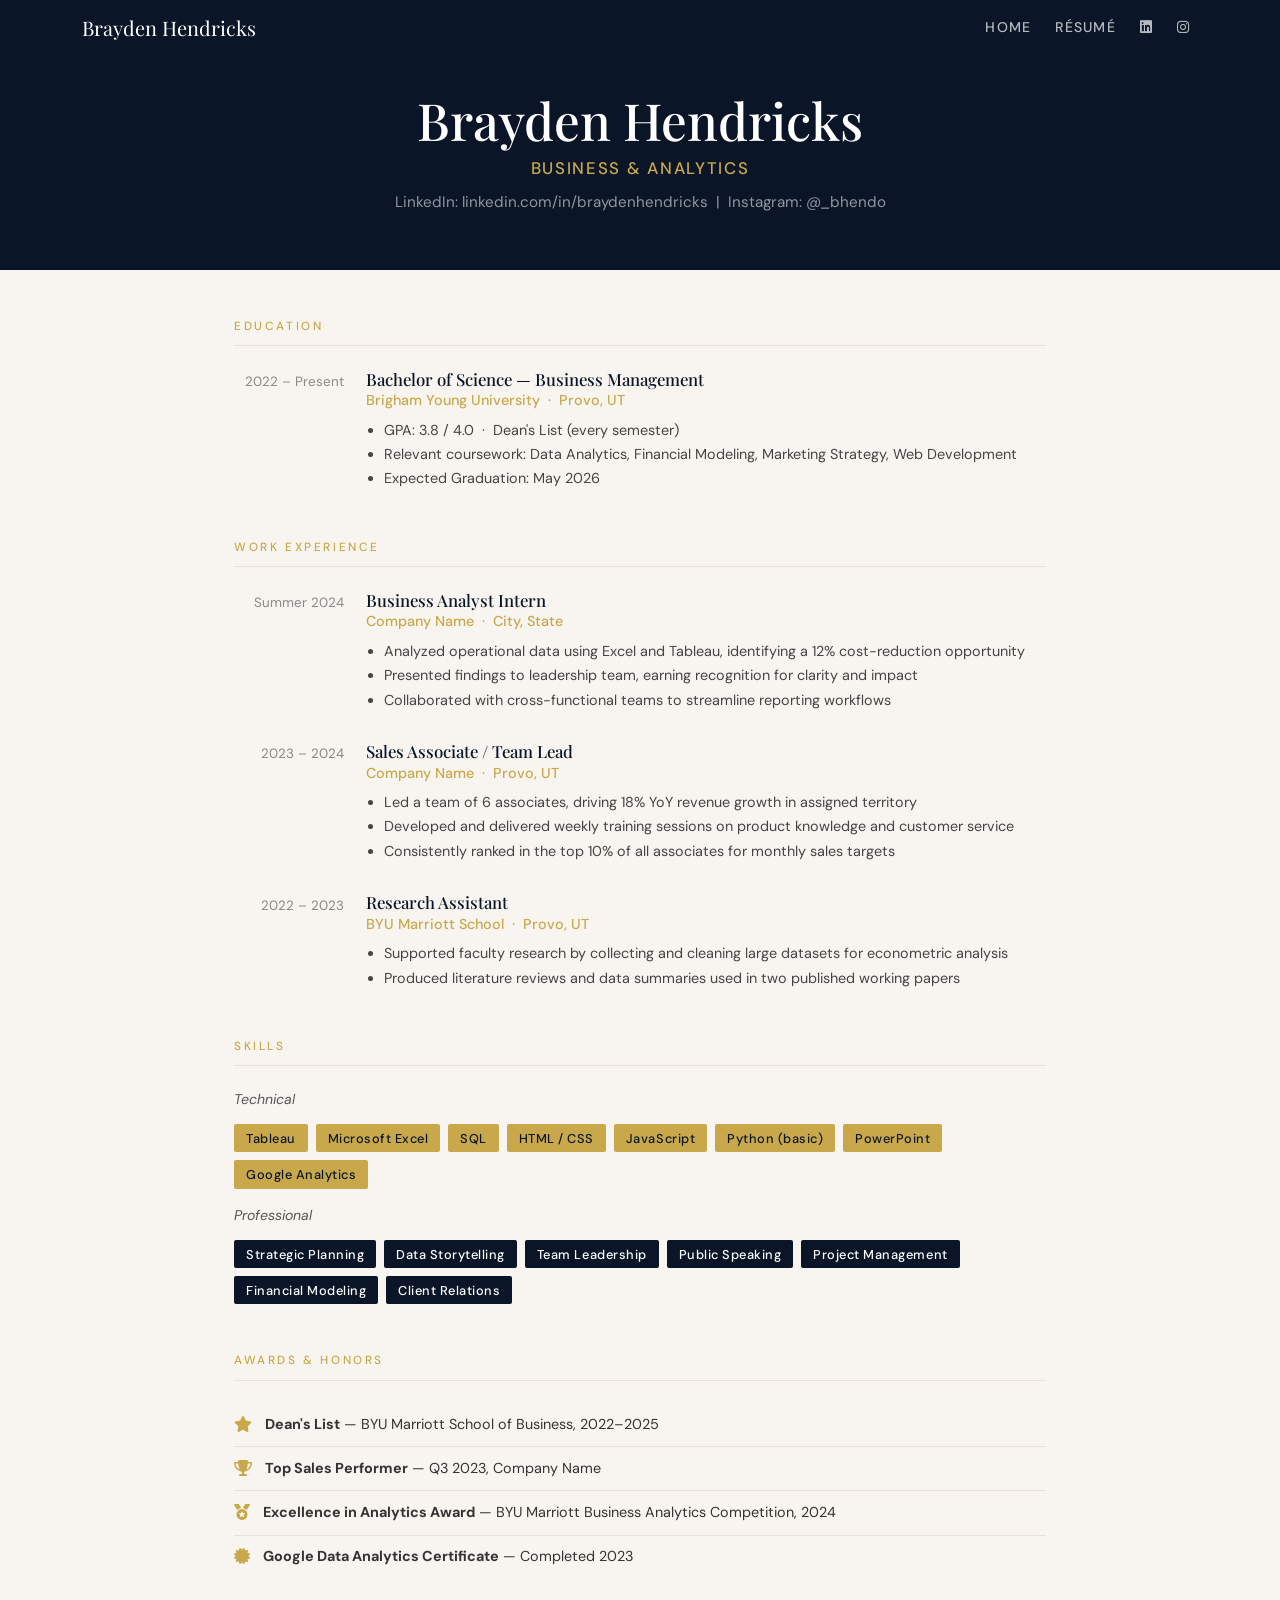
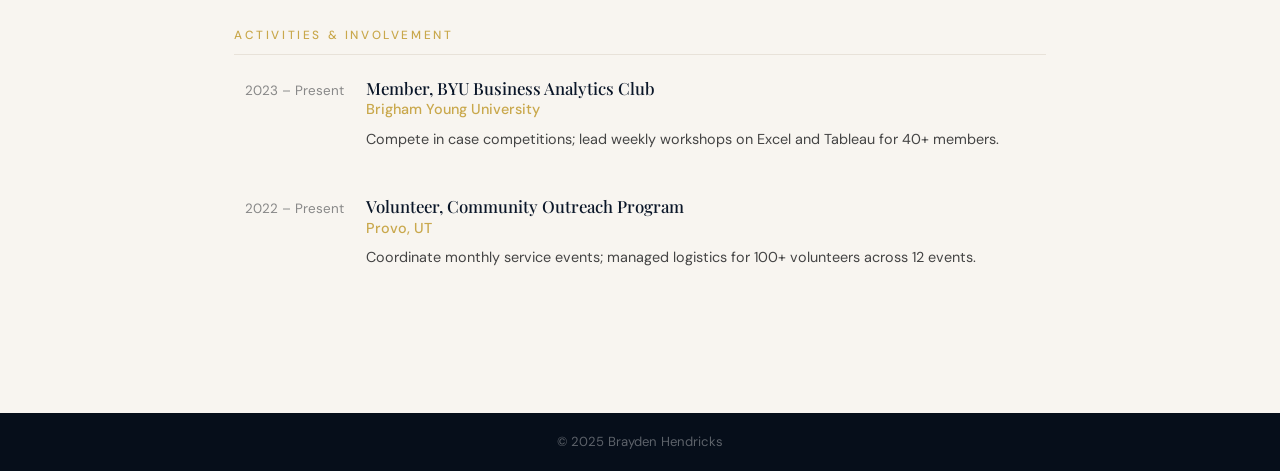
==== resume.html @ 7d1a74d0 "Rename resume (1).html to resume.html" ====
<!DOCTYPE html>
<html lang="en">
<head>
  <meta charset="UTF-8">
  <meta name="viewport" content="width=device-width, initial-scale=1.0">
  <title>Résumé — Brayden Hendricks</title>
  <link href="https://cdn.jsdelivr.net/npm/bootstrap@5.3.2/dist/css/bootstrap.min.css" rel="stylesheet">
  <link href="https://fonts.googleapis.com/css2?family=Playfair+Display:wght@400;700&family=DM+Sans:wght@300;400;500&display=swap" rel="stylesheet">
  <link rel="stylesheet" href="https://cdnjs.cloudflare.com/ajax/libs/font-awesome/6.5.0/css/all.min.css">
  <style>
    :root { --navy: #0a1628; --gold: #c9a84c; --light: #f8f5f0; --mid: #e8e2d9; }
    body { font-family: 'DM Sans', sans-serif; background: var(--light); color: var(--navy); }
    h1,h2,h3,h4 { font-family: 'Playfair Display', serif; }

    .navbar { background: var(--navy) !important; }
    .navbar-brand { font-family: 'Playfair Display', serif; color: #fff !important; }
    .nav-link { color: rgba(255,255,255,.7) !important; font-size:.88rem; letter-spacing:.08em; text-transform:uppercase; font-weight:500; }
    .nav-link:hover { color: var(--gold) !important; }

    .resume-header { background: var(--navy); color: #fff; padding: 6rem 0 3.5rem; }
    .resume-header h1 { font-size: clamp(2.2rem, 4vw, 3.5rem); margin-bottom: .3rem; }
    .resume-header .subtitle { color: var(--gold); font-size: 1.05rem; letter-spacing: .1em; text-transform: uppercase; font-weight: 500; }
    .resume-header .tagline { color: rgba(255,255,255,.55); font-size: .95rem; margin-top: .6rem; }

    .resume-body { max-width: 860px; margin: 0 auto; padding: 3rem 1.5rem 5rem; }

    /* Section headers */
    .res-section { margin-bottom: 3rem; }
    .res-section-title {
      font-family: 'DM Sans', sans-serif; font-size: .74rem; letter-spacing: .22em;
      text-transform: uppercase; color: var(--gold); font-weight: 500;
      padding-bottom: .6rem; border-bottom: 1px solid var(--mid); margin-bottom: 1.4rem;
    }

    /* Entry */
    .res-entry { display: flex; gap: 1.4rem; margin-bottom: 1.8rem; }
    .res-entry-left { min-width: 110px; text-align: right; color: #888; font-size: .84rem; line-height: 1.6; padding-top: .15rem; }
    .res-entry-right { flex: 1; }
    .res-entry-right h4 { font-size: 1.05rem; margin-bottom: .1rem; font-family: 'Playfair Display', serif; }
    .res-entry-right .org { color: var(--gold); font-size: .9rem; font-weight: 500; margin-bottom: .35rem; }
    .res-entry-right p, .res-entry-right li { font-size: .9rem; color: #444; line-height: 1.7; }
    .res-entry-right ul { padding-left: 1.1rem; margin: 0; }

    /* Skills grid */
    .skill-grid { display: flex; flex-wrap: wrap; gap: .5rem; }
    .skill-pill {
      background: var(--navy); color: #fff; border-radius: 2px;
      font-size: .8rem; padding: .28rem .75rem; letter-spacing: .04em; font-weight: 500;
    }
    .skill-pill.gold { background: var(--gold); color: var(--navy); }

    /* Honors */
    .honor-item { display: flex; align-items: center; gap: .8rem; padding: .6rem 0; border-bottom: 1px solid var(--mid); }
    .honor-item:last-child { border-bottom: none; }
    .honor-icon { color: var(--gold); font-size: 1rem; }
    .honor-text { font-size: .9rem; color: #333; }

    /* Print */
    @media print {
      .navbar, .resume-header { display: none; }
      .resume-body { padding: 0; }
    }
    @media (max-width: 600px) {
      .res-entry { flex-direction: column; gap: .3rem; }
      .res-entry-left { text-align: left; min-width: unset; }
    }
  </style>
</head>
<body>

<nav class="navbar navbar-expand-lg fixed-top">
  <div class="container">
    <a class="navbar-brand" href="index.html">Brayden Hendricks</a>
    <button class="navbar-toggler" type="button" data-bs-toggle="collapse" data-bs-target="#navMenu">
      <span class="navbar-toggler-icon"></span>
    </button>
    <div class="collapse navbar-collapse" id="navMenu">
      <ul class="navbar-nav ms-auto gap-2">
        <li class="nav-item"><a class="nav-link" href="index.html">Home</a></li>
        <li class="nav-item"><a class="nav-link active" href="resume.html">Résumé</a></li>
        <li class="nav-item"><a class="nav-link" href="https://www.linkedin.com/in/braydenhendricks/" target="_blank"><i class="fab fa-linkedin"></i></a></li>
        <li class="nav-item"><a class="nav-link" href="https://www.instagram.com/_bhendo/" target="_blank"><i class="fab fa-instagram"></i></a></li>
      </ul>
    </div>
  </div>
</nav>

<div class="resume-header" style="padding-top:90px">
  <div class="container text-center">
    <h1>Brayden Hendricks</h1>
    <div class="subtitle">Business &amp; Analytics</div>
    <div class="tagline">LinkedIn: linkedin.com/in/braydenhendricks &nbsp;|&nbsp; Instagram: @_bhendo</div>
  </div>
</div>

<div class="resume-body">

  <!-- EDUCATION -->
  <div class="res-section">
    <div class="res-section-title">Education</div>

    <div class="res-entry">
      <div class="res-entry-left">2022 – Present</div>
      <div class="res-entry-right">
        <h4>Bachelor of Science — Business Management</h4>
        <div class="org">Brigham Young University &nbsp;·&nbsp; Provo, UT</div>
        <ul>
          <li>GPA: 3.8 / 4.0 &nbsp;·&nbsp; Dean's List (every semester)</li>
          <li>Relevant coursework: Data Analytics, Financial Modeling, Marketing Strategy, Web Development</li>
          <li>Expected Graduation: May 2026</li>
        </ul>
      </div>
    </div>
  </div>

  <!-- EXPERIENCE -->
  <div class="res-section">
    <div class="res-section-title">Work Experience</div>

    <div class="res-entry">
      <div class="res-entry-left">Summer 2024</div>
      <div class="res-entry-right">
        <h4>Business Analyst Intern</h4>
        <div class="org">Company Name &nbsp;·&nbsp; City, State</div>
        <ul>
          <li>Analyzed operational data using Excel and Tableau, identifying a 12% cost-reduction opportunity</li>
          <li>Presented findings to leadership team, earning recognition for clarity and impact</li>
          <li>Collaborated with cross-functional teams to streamline reporting workflows</li>
        </ul>
      </div>
    </div>

    <div class="res-entry">
      <div class="res-entry-left">2023 – 2024</div>
      <div class="res-entry-right">
        <h4>Sales Associate / Team Lead</h4>
        <div class="org">Company Name &nbsp;·&nbsp; Provo, UT</div>
        <ul>
          <li>Led a team of 6 associates, driving 18% YoY revenue growth in assigned territory</li>
          <li>Developed and delivered weekly training sessions on product knowledge and customer service</li>
          <li>Consistently ranked in the top 10% of all associates for monthly sales targets</li>
        </ul>
      </div>
    </div>

    <div class="res-entry">
      <div class="res-entry-left">2022 – 2023</div>
      <div class="res-entry-right">
        <h4>Research Assistant</h4>
        <div class="org">BYU Marriott School &nbsp;·&nbsp; Provo, UT</div>
        <ul>
          <li>Supported faculty research by collecting and cleaning large datasets for econometric analysis</li>
          <li>Produced literature reviews and data summaries used in two published working papers</li>
        </ul>
      </div>
    </div>
  </div>

  <!-- SKILLS -->
  <div class="res-section">
    <div class="res-section-title">Skills</div>
    <p style="font-size:.88rem; color:#555; margin-bottom:.9rem; font-style:italic">Technical</p>
    <div class="skill-grid mb-3">
      <span class="skill-pill gold">Tableau</span>
      <span class="skill-pill gold">Microsoft Excel</span>
      <span class="skill-pill gold">SQL</span>
      <span class="skill-pill gold">HTML / CSS</span>
      <span class="skill-pill gold">JavaScript</span>
      <span class="skill-pill gold">Python (basic)</span>
      <span class="skill-pill gold">PowerPoint</span>
      <span class="skill-pill gold">Google Analytics</span>
    </div>
    <p style="font-size:.88rem; color:#555; margin-bottom:.9rem; font-style:italic">Professional</p>
    <div class="skill-grid">
      <span class="skill-pill">Strategic Planning</span>
      <span class="skill-pill">Data Storytelling</span>
      <span class="skill-pill">Team Leadership</span>
      <span class="skill-pill">Public Speaking</span>
      <span class="skill-pill">Project Management</span>
      <span class="skill-pill">Financial Modeling</span>
      <span class="skill-pill">Client Relations</span>
    </div>
  </div>

  <!-- AWARDS -->
  <div class="res-section">
    <div class="res-section-title">Awards &amp; Honors</div>
    <div class="honor-item">
      <div class="honor-icon"><i class="fas fa-star"></i></div>
      <div class="honor-text"><strong>Dean's List</strong> — BYU Marriott School of Business, 2022–2025</div>
    </div>
    <div class="honor-item">
      <div class="honor-icon"><i class="fas fa-trophy"></i></div>
      <div class="honor-text"><strong>Top Sales Performer</strong> — Q3 2023, Company Name</div>
    </div>
    <div class="honor-item">
      <div class="honor-icon"><i class="fas fa-medal"></i></div>
      <div class="honor-text"><strong>Excellence in Analytics Award</strong> — BYU Marriott Business Analytics Competition, 2024</div>
    </div>
    <div class="honor-item">
      <div class="honor-icon"><i class="fas fa-certificate"></i></div>
      <div class="honor-text"><strong>Google Data Analytics Certificate</strong> — Completed 2023</div>
    </div>
  </div>

  <!-- ACTIVITIES -->
  <div class="res-section">
    <div class="res-section-title">Activities &amp; Involvement</div>
    <div class="res-entry">
      <div class="res-entry-left">2023 – Present</div>
      <div class="res-entry-right">
        <h4>Member, BYU Business Analytics Club</h4>
        <div class="org">Brigham Young University</div>
        <p>Compete in case competitions; lead weekly workshops on Excel and Tableau for 40+ members.</p>
      </div>
    </div>
    <div class="res-entry">
      <div class="res-entry-left">2022 – Present</div>
      <div class="res-entry-right">
        <h4>Volunteer, Community Outreach Program</h4>
        <div class="org">Provo, UT</div>
        <p>Coordinate monthly service events; managed logistics for 100+ volunteers across 12 events.</p>
      </div>
    </div>
  </div>

</div><!-- /resume-body -->

<footer style="background:#060e1a; color:rgba(255,255,255,.35); font-size:.82rem; padding:1.2rem 0; text-align:center;">
  &copy; 2025 Brayden Hendricks
</footer>

<script src="https://cdn.jsdelivr.net/npm/bootstrap@5.3.2/dist/js/bootstrap.bundle.min.js"></script>
</body>
</html>
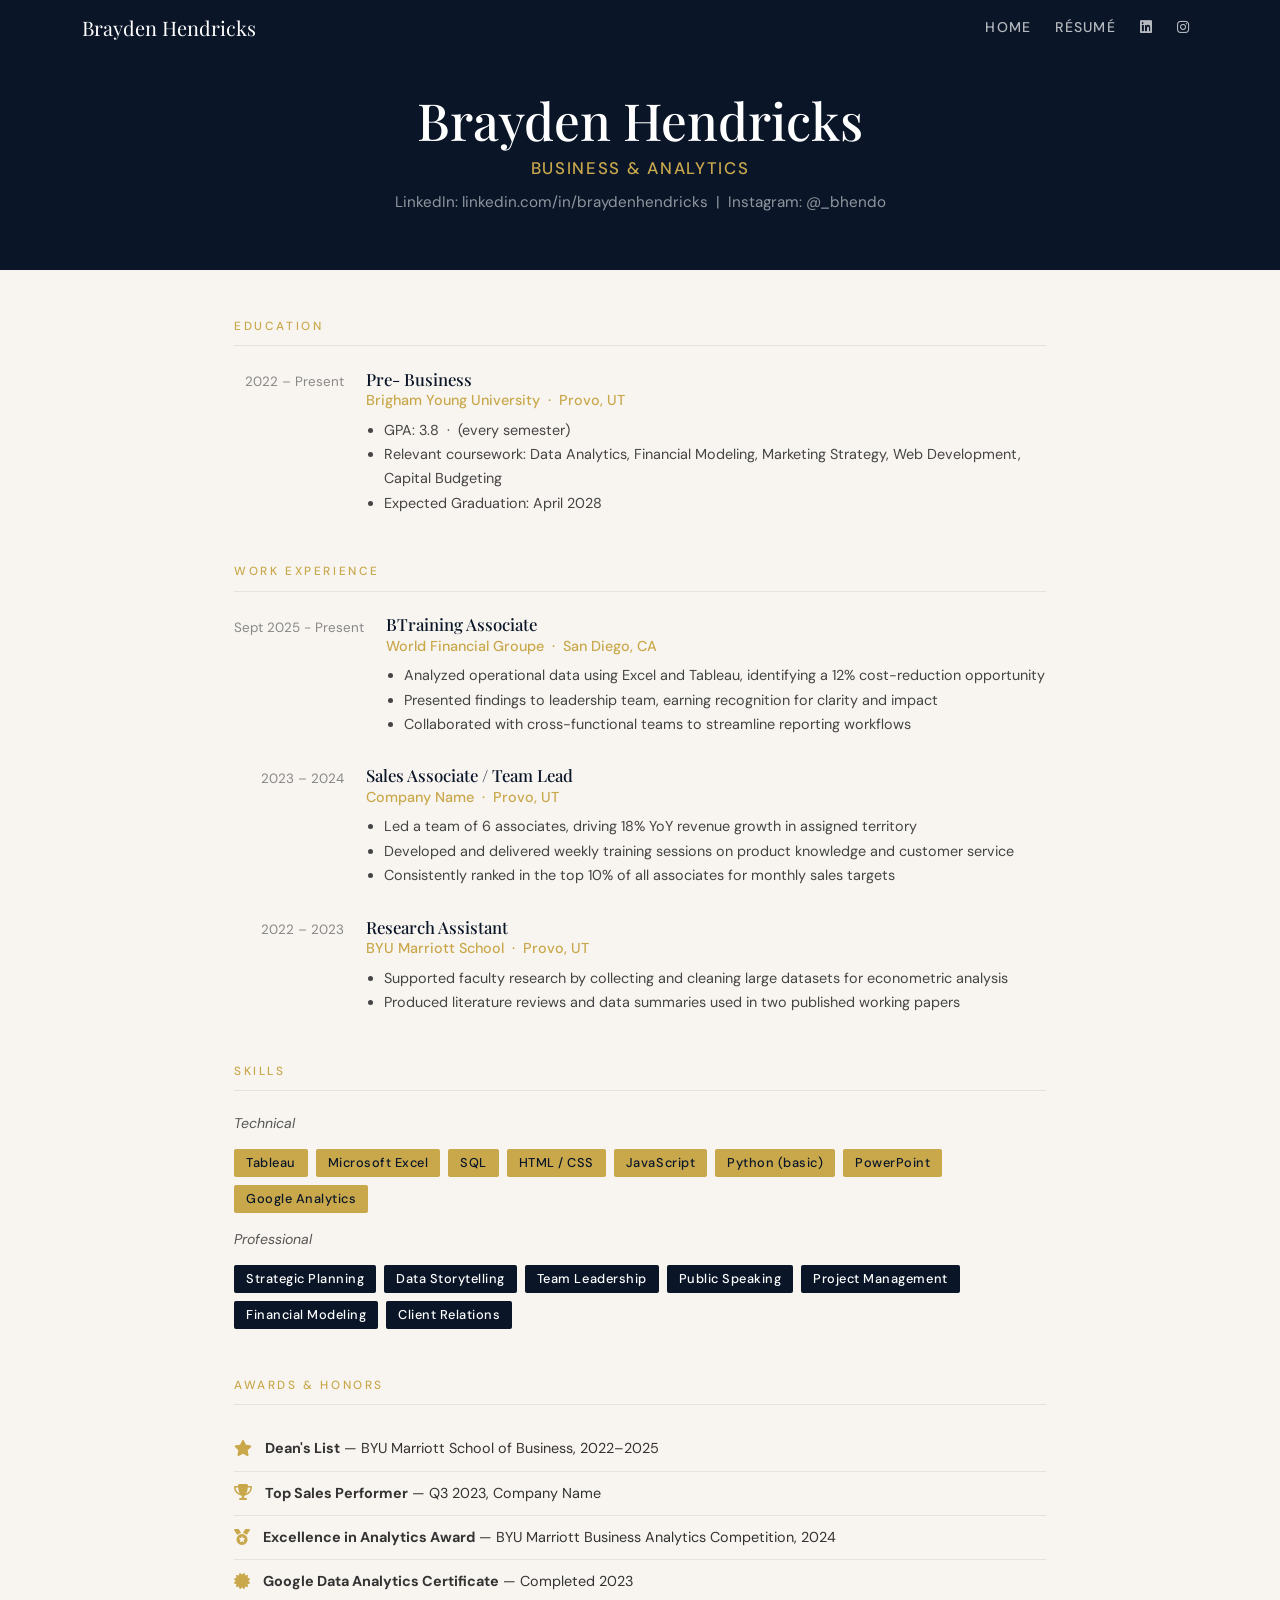
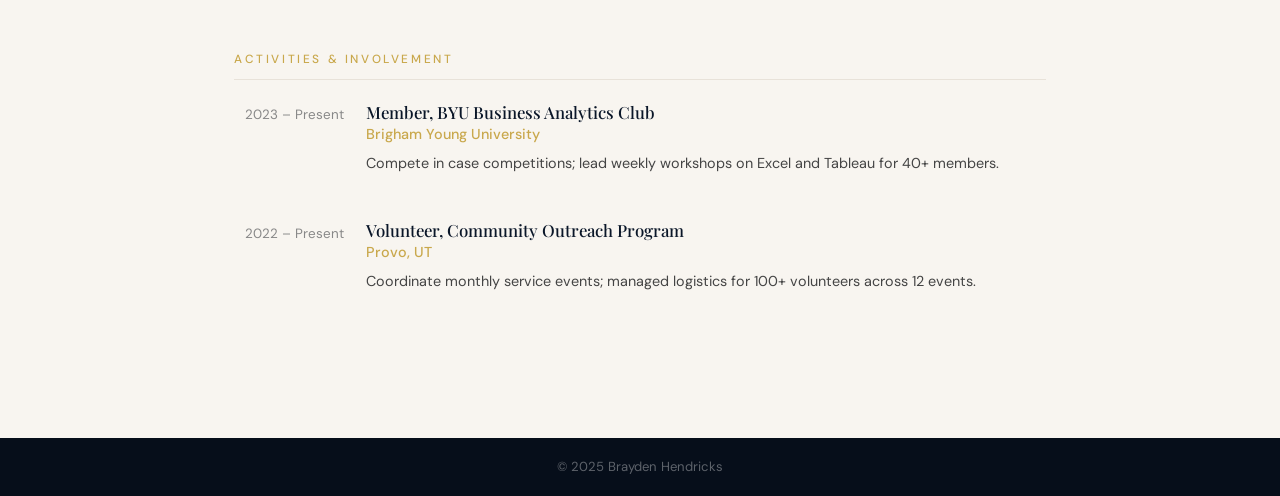
==== commit a03769c6: "Update resume.html" ====
--- a/resume.html
+++ b/resume.html
@@ -102,12 +102,12 @@
     <div class="res-entry">
       <div class="res-entry-left">2022 – Present</div>
       <div class="res-entry-right">
-        <h4>Bachelor of Science — Business Management</h4>
+        <h4>Pre- Business </h4>
         <div class="org">Brigham Young University &nbsp;·&nbsp; Provo, UT</div>
         <ul>
-          <li>GPA: 3.8 / 4.0 &nbsp;·&nbsp; Dean's List (every semester)</li>
-          <li>Relevant coursework: Data Analytics, Financial Modeling, Marketing Strategy, Web Development</li>
-          <li>Expected Graduation: May 2026</li>
+          <li>GPA: 3.8 &nbsp;·&nbsp; (every semester)</li>
+          <li>Relevant coursework: Data Analytics, Financial Modeling, Marketing Strategy, Web Development, Capital Budgeting</li>
+          <li>Expected Graduation: April 2028</li>
         </ul>
       </div>
     </div>
@@ -118,10 +118,10 @@
     <div class="res-section-title">Work Experience</div>
 
     <div class="res-entry">
-      <div class="res-entry-left">Summer 2024</div>
-      <div class="res-entry-right">
-        <h4>Business Analyst Intern</h4>
-        <div class="org">Company Name &nbsp;·&nbsp; City, State</div>
+      <div class="res-entry-left">Sept 2025 - Present</div>
+      <div class="res-entry-right">
+        <h4>BTraining Associate</h4>
+        <div class="org">World Financial Groupe &nbsp;·&nbsp; San Diego, CA</div>
         <ul>
           <li>Analyzed operational data using Excel and Tableau, identifying a 12% cost-reduction opportunity</li>
           <li>Presented findings to leadership team, earning recognition for clarity and impact</li>
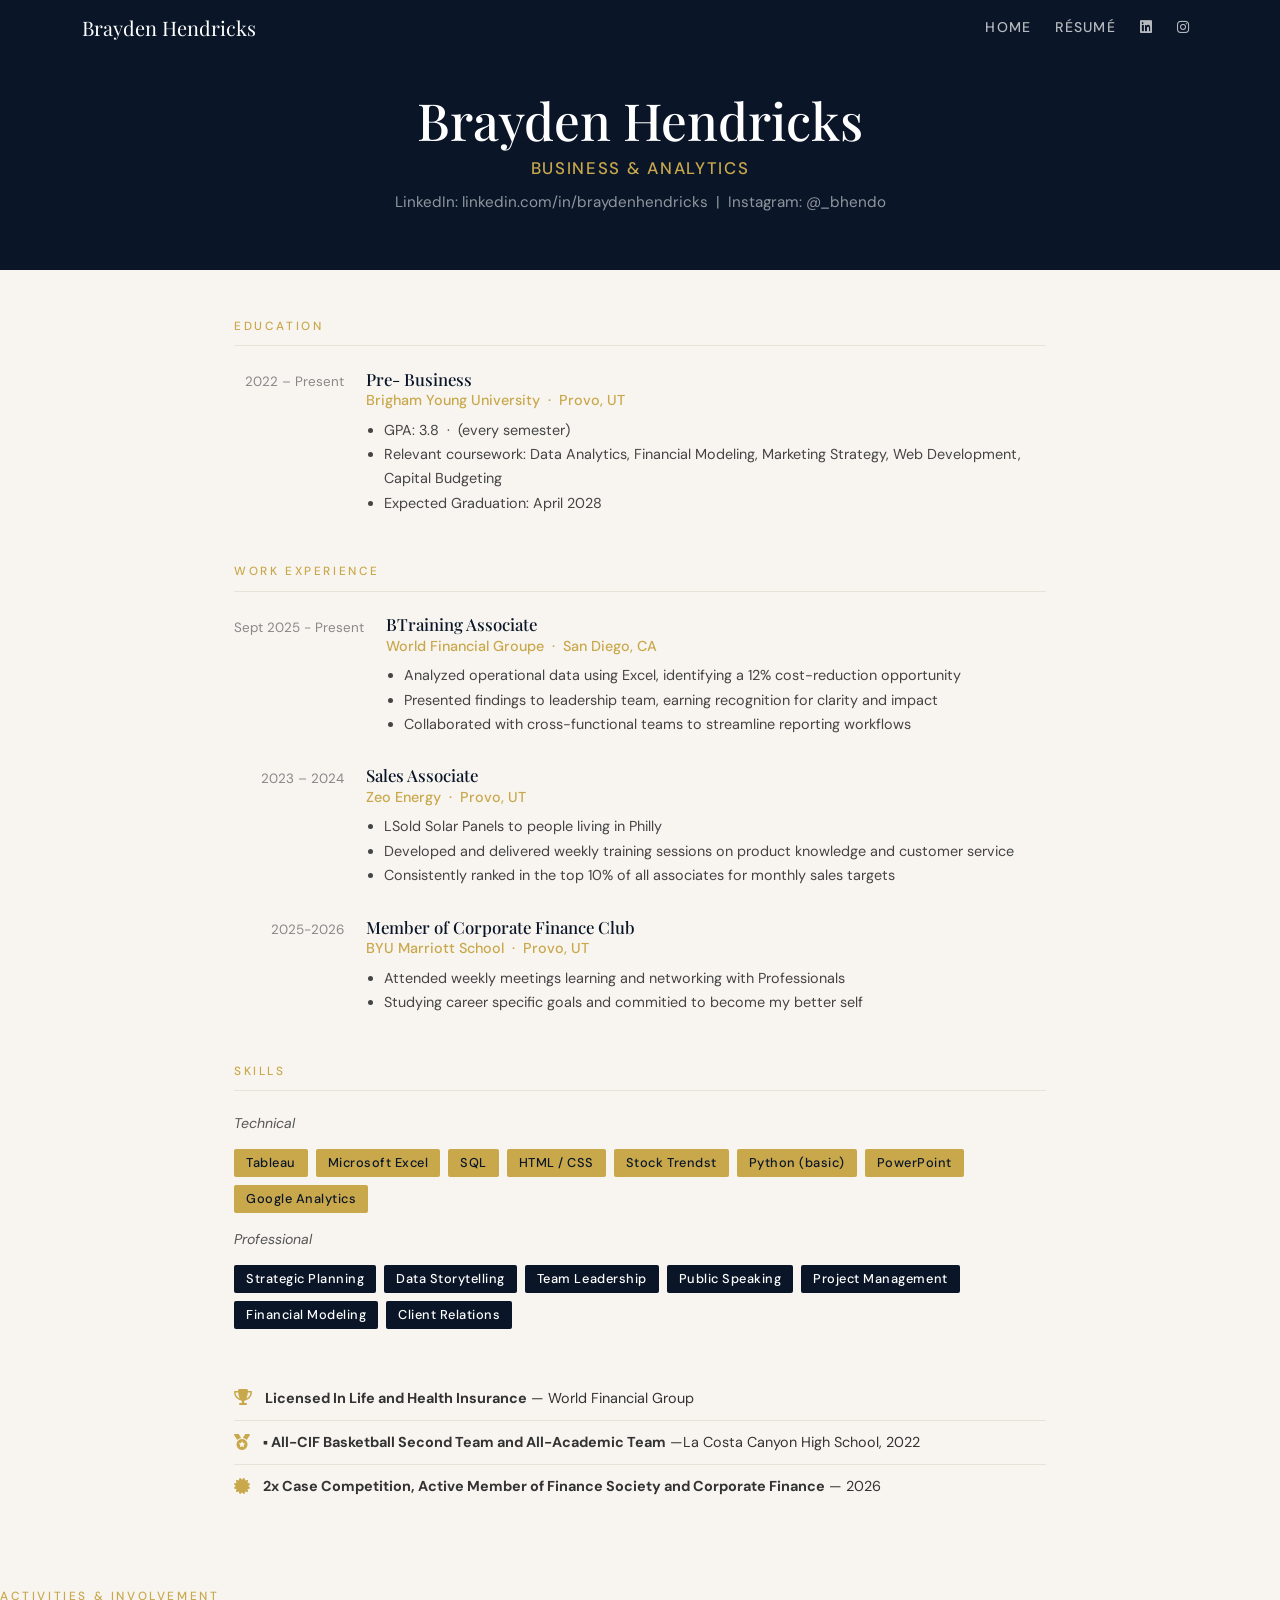
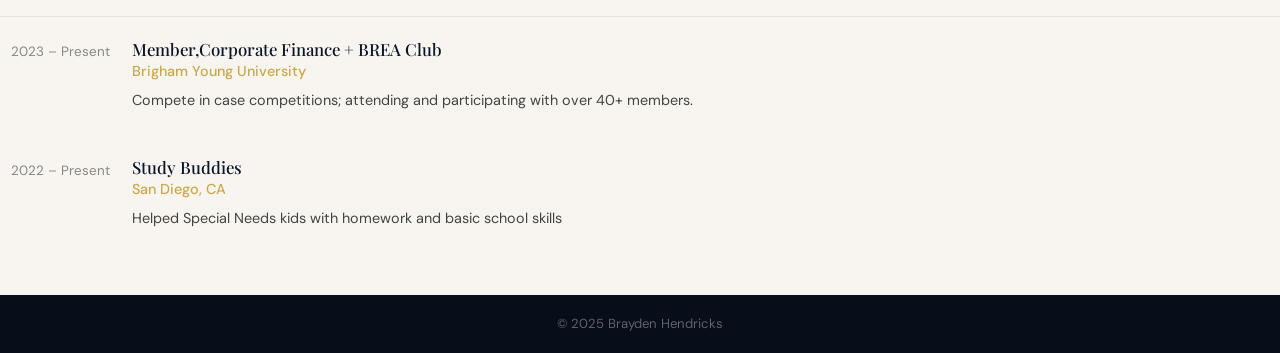
==== commit 4f335153: "Update resume.html" ====
--- a/resume.html
+++ b/resume.html
@@ -123,7 +123,7 @@
         <h4>BTraining Associate</h4>
         <div class="org">World Financial Groupe &nbsp;·&nbsp; San Diego, CA</div>
         <ul>
-          <li>Analyzed operational data using Excel and Tableau, identifying a 12% cost-reduction opportunity</li>
+          <li>Analyzed operational data using Excel, identifying a 12% cost-reduction opportunity</li>
           <li>Presented findings to leadership team, earning recognition for clarity and impact</li>
           <li>Collaborated with cross-functional teams to streamline reporting workflows</li>
         </ul>
@@ -133,10 +133,10 @@
     <div class="res-entry">
       <div class="res-entry-left">2023 – 2024</div>
       <div class="res-entry-right">
-        <h4>Sales Associate / Team Lead</h4>
-        <div class="org">Company Name &nbsp;·&nbsp; Provo, UT</div>
-        <ul>
-          <li>Led a team of 6 associates, driving 18% YoY revenue growth in assigned territory</li>
+        <h4>Sales Associate</h4>
+        <div class="org">Zeo Energy &nbsp;·&nbsp; Provo, UT</div>
+        <ul>
+          <li>LSold Solar Panels to people living in Philly</li>
           <li>Developed and delivered weekly training sessions on product knowledge and customer service</li>
           <li>Consistently ranked in the top 10% of all associates for monthly sales targets</li>
         </ul>
@@ -144,13 +144,13 @@
     </div>
 
     <div class="res-entry">
-      <div class="res-entry-left">2022 – 2023</div>
-      <div class="res-entry-right">
-        <h4>Research Assistant</h4>
+      <div class="res-entry-left">2025-2026</div>
+      <div class="res-entry-right">
+        <h4>Member of Corporate Finance Club</h4>
         <div class="org">BYU Marriott School &nbsp;·&nbsp; Provo, UT</div>
         <ul>
-          <li>Supported faculty research by collecting and cleaning large datasets for econometric analysis</li>
-          <li>Produced literature reviews and data summaries used in two published working papers</li>
+          <li>Attended weekly meetings learning and networking with Professionals</li>
+          <li>Studying career specific goals and commitied to become my better self</li>
         </ul>
       </div>
     </div>
@@ -165,7 +165,7 @@
       <span class="skill-pill gold">Microsoft Excel</span>
       <span class="skill-pill gold">SQL</span>
       <span class="skill-pill gold">HTML / CSS</span>
-      <span class="skill-pill gold">JavaScript</span>
+      <span class="skill-pill gold">Stock Trendst</span>
       <span class="skill-pill gold">Python (basic)</span>
       <span class="skill-pill gold">PowerPoint</span>
       <span class="skill-pill gold">Google Analytics</span>
@@ -183,23 +183,17 @@
   </div>
 
   <!-- AWARDS -->
-  <div class="res-section">
-    <div class="res-section-title">Awards &amp; Honors</div>
-    <div class="honor-item">
-      <div class="honor-icon"><i class="fas fa-star"></i></div>
-      <div class="honor-text"><strong>Dean's List</strong> — BYU Marriott School of Business, 2022–2025</div>
-    </div>
     <div class="honor-item">
       <div class="honor-icon"><i class="fas fa-trophy"></i></div>
-      <div class="honor-text"><strong>Top Sales Performer</strong> — Q3 2023, Company Name</div>
+      <div class="honor-text"><strong>Licensed In Life and Health Insurance</strong> — World Financial Group</div>
     </div>
     <div class="honor-item">
       <div class="honor-icon"><i class="fas fa-medal"></i></div>
-      <div class="honor-text"><strong>Excellence in Analytics Award</strong> — BYU Marriott Business Analytics Competition, 2024</div>
+      <div class="honor-text"><strong>▪	All-CIF Basketball Second Team and All-Academic Team</strong> —La Costa Canyon High School, 2022</div>
     </div>
     <div class="honor-item">
       <div class="honor-icon"><i class="fas fa-certificate"></i></div>
-      <div class="honor-text"><strong>Google Data Analytics Certificate</strong> — Completed 2023</div>
+      <div class="honor-text"><strong>2x Case Competition, Active Member of Finance Society and Corporate Finance</strong> — 2026</div>
     </div>
   </div>
 
@@ -209,17 +203,17 @@
     <div class="res-entry">
       <div class="res-entry-left">2023 – Present</div>
       <div class="res-entry-right">
-        <h4>Member, BYU Business Analytics Club</h4>
+        <h4>Member,Corporate Finance + BREA Club</h4>
         <div class="org">Brigham Young University</div>
-        <p>Compete in case competitions; lead weekly workshops on Excel and Tableau for 40+ members.</p>
+        <p>Compete in case competitions; attending and participating with over 40+ members.</p>
       </div>
     </div>
     <div class="res-entry">
       <div class="res-entry-left">2022 – Present</div>
       <div class="res-entry-right">
-        <h4>Volunteer, Community Outreach Program</h4>
-        <div class="org">Provo, UT</div>
-        <p>Coordinate monthly service events; managed logistics for 100+ volunteers across 12 events.</p>
+        <h4>Study Buddies</h4>
+        <div class="org">San Diego, CA</div>
+        <p>Helped Special Needs kids with homework and basic school skills</p>
       </div>
     </div>
   </div>
